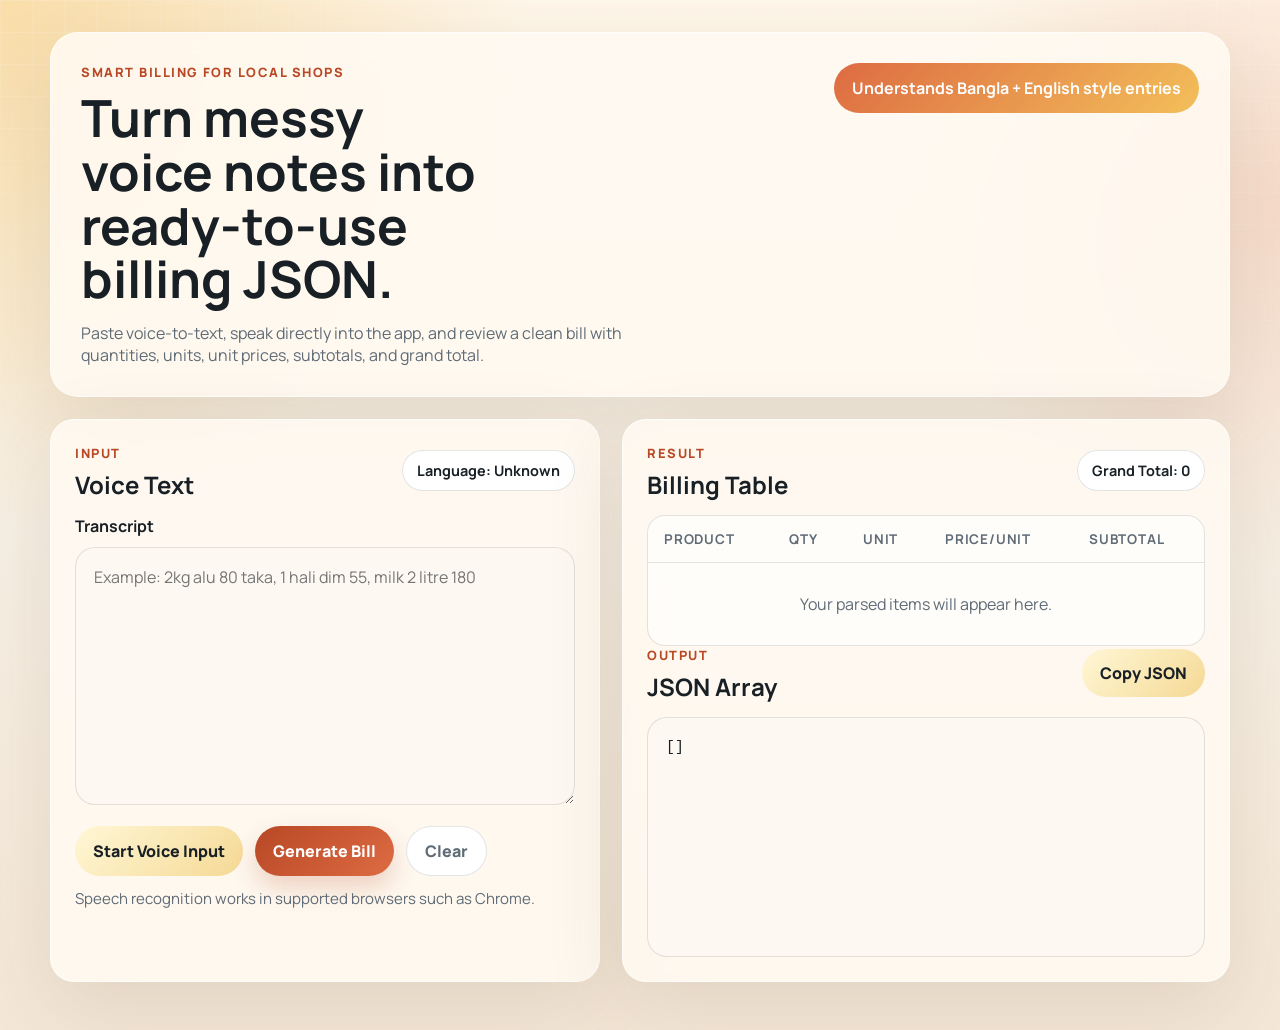
==== index.html @ 2603ca5d "Init" ====
<!DOCTYPE html>
<html lang="en">
  <head>
    <meta charset="UTF-8" />
    <meta name="viewport" content="width=device-width, initial-scale=1.0" />
    <title>Voice Bill Assistant</title>
    <link rel="preconnect" href="https://fonts.googleapis.com" />
    <link rel="preconnect" href="https://fonts.gstatic.com" crossorigin />
    <link
      href="https://fonts.googleapis.com/css2?family=Manrope:wght@400;500;600;700;800&family=Noto+Sans+Bengali:wght@400;500;700&display=swap"
      rel="stylesheet"
    />
    <link rel="stylesheet" href="./styles.css" />
  </head>
  <body>
    <main class="app-shell">
      <section class="hero-card">
        <div class="hero-copy">
          <p class="eyebrow">Smart Billing for Local Shops</p>
          <h1>Turn messy voice notes into ready-to-use billing JSON.</h1>
          <p class="hero-text">
            Paste voice-to-text, speak directly into the app, and review a clean
            bill with quantities, units, unit prices, subtotals, and grand
            total.
          </p>
        </div>
        <div class="hero-badge">
          <span>Understands Bangla + English style entries</span>
        </div>
      </section>

      <section class="workspace">
        <div class="panel input-panel">
          <div class="panel-head">
            <div>
              <p class="panel-kicker">Input</p>
              <h2>Voice Text</h2>
            </div>
            <div class="status-pill" id="languageBadge">Language: Unknown</div>
          </div>

          <label class="field-label" for="voiceInput">Transcript</label>
          <textarea
            id="voiceInput"
            rows="10"
            placeholder="Example: 2kg alu 80 taka, 1 hali dim 55, milk 2 litre 180"
          ></textarea>

          <div class="button-row">
            <button id="recordBtn" class="btn btn-secondary" type="button">
              Start Voice Input
            </button>
            <button id="parseBtn" class="btn btn-primary" type="button">
              Generate Bill
            </button>
            <button id="clearBtn" class="btn btn-ghost" type="button">
              Clear
            </button>
          </div>

          <p class="helper-text" id="voiceSupportText">
            Speech recognition works in supported browsers such as Chrome.
          </p>
        </div>

        <div class="panel result-panel">
          <div class="panel-head">
            <div>
              <p class="panel-kicker">Result</p>
              <h2>Billing Table</h2>
            </div>
            <div class="grand-total-chip" id="grandTotalDisplay">Grand Total: 0</div>
          </div>

          <div class="table-wrap">
            <table>
              <thead>
                <tr>
                  <th>Product</th>
                  <th>Qty</th>
                  <th>Unit</th>
                  <th>Price/Unit</th>
                  <th>Subtotal</th>
                </tr>
              </thead>
              <tbody id="billTableBody">
                <tr class="empty-row">
                  <td colspan="5">Your parsed items will appear here.</td>
                </tr>
              </tbody>
            </table>
          </div>

          <div class="json-head">
            <div>
              <p class="panel-kicker">Output</p>
              <h2>JSON Array</h2>
            </div>
            <button id="copyBtn" class="btn btn-secondary" type="button">
              Copy JSON
            </button>
          </div>
          <pre id="jsonOutput">[]</pre>
        </div>
      </section>
    </main>

    <script src="./script.js"></script>
  </body>
</html>
---- styles.css ----
:root {
  --bg: #f6efe4;
  --bg-accent: #fdf9f2;
  --card: rgba(255, 250, 242, 0.88);
  --ink: #182026;
  --muted: #5f6b76;
  --line: rgba(24, 32, 38, 0.12);
  --warm: #dd6b42;
  --warm-deep: #b84826;
  --gold: #f3bf5a;
  --green: #1f7a61;
  --shadow: 0 24px 80px rgba(91, 56, 22, 0.12);
}

* {
  box-sizing: border-box;
}

body {
  margin: 0;
  min-height: 100vh;
  font-family: "Manrope", "Noto Sans Bengali", sans-serif;
  color: var(--ink);
  background:
    radial-gradient(circle at top left, rgba(243, 191, 90, 0.45), transparent 32%),
    radial-gradient(circle at right 20%, rgba(221, 107, 66, 0.18), transparent 24%),
    linear-gradient(180deg, #fff7ea 0%, var(--bg) 52%, #f4e7d7 100%);
}

body::before {
  content: "";
  position: fixed;
  inset: 0;
  pointer-events: none;
  background-image:
    linear-gradient(rgba(255, 255, 255, 0.3) 1px, transparent 1px),
    linear-gradient(90deg, rgba(255, 255, 255, 0.26) 1px, transparent 1px);
  background-size: 32px 32px;
  mask-image: linear-gradient(180deg, rgba(0, 0, 0, 0.45), transparent 80%);
}

.app-shell {
  width: min(1180px, calc(100% - 32px));
  margin: 32px auto 48px;
}

.hero-card,
.panel {
  border: 1px solid rgba(255, 255, 255, 0.65);
  background: var(--card);
  backdrop-filter: blur(16px);
  box-shadow: var(--shadow);
}

.hero-card {
  display: grid;
  grid-template-columns: 1fr auto;
  gap: 24px;
  align-items: end;
  padding: 30px;
  border-radius: 28px;
}

.eyebrow,
.panel-kicker {
  margin: 0 0 10px;
  font-size: 0.8rem;
  text-transform: uppercase;
  letter-spacing: 0.12em;
  color: var(--warm-deep);
  font-weight: 800;
}

.hero-card h1,
.panel h2 {
  margin: 0;
  line-height: 1.05;
}

.hero-card h1 {
  max-width: 12ch;
  font-size: clamp(2.2rem, 4vw, 4.4rem);
}

.hero-text {
  max-width: 60ch;
  margin: 16px 0 0;
  color: var(--muted);
  font-size: 1rem;
}

.hero-badge {
  align-self: start;
  padding: 14px 18px;
  border-radius: 999px;
  background: linear-gradient(135deg, var(--warm), var(--gold));
  color: #fff;
  font-weight: 700;
}

.workspace {
  display: grid;
  grid-template-columns: 0.95fr 1.05fr;
  gap: 22px;
  margin-top: 22px;
}

.panel {
  border-radius: 24px;
  padding: 24px;
}

.panel-head,
.json-head {
  display: flex;
  justify-content: space-between;
  gap: 16px;
  align-items: center;
  margin-bottom: 18px;
}

.status-pill,
.grand-total-chip {
  padding: 10px 14px;
  border-radius: 999px;
  background: #fff;
  border: 1px solid var(--line);
  font-size: 0.9rem;
  font-weight: 700;
}

.field-label {
  display: inline-block;
  margin-bottom: 10px;
  font-weight: 700;
}

textarea,
pre {
  width: 100%;
  border: 1px solid var(--line);
  border-radius: 20px;
  background: var(--bg-accent);
}

textarea {
  resize: vertical;
  min-height: 240px;
  padding: 18px;
  font: inherit;
  color: var(--ink);
  outline: none;
}

textarea:focus {
  border-color: rgba(221, 107, 66, 0.5);
  box-shadow: 0 0 0 4px rgba(221, 107, 66, 0.12);
}

.button-row {
  display: flex;
  gap: 12px;
  flex-wrap: wrap;
  margin-top: 16px;
}

.btn {
  appearance: none;
  border: 0;
  border-radius: 999px;
  padding: 13px 18px;
  font: inherit;
  font-weight: 800;
  cursor: pointer;
  transition: transform 140ms ease, box-shadow 140ms ease, opacity 140ms ease;
}

.btn:hover {
  transform: translateY(-1px);
}

.btn:active {
  transform: translateY(0);
}

.btn-primary {
  color: #fff;
  background: linear-gradient(135deg, var(--warm-deep), var(--warm));
  box-shadow: 0 12px 24px rgba(184, 72, 38, 0.22);
}

.btn-secondary {
  color: var(--ink);
  background: linear-gradient(135deg, #fff7d6, #f5d995);
}

.btn-ghost {
  color: var(--muted);
  background: #fff;
  border: 1px solid var(--line);
}

.helper-text {
  margin: 12px 0 0;
  color: var(--muted);
  font-size: 0.94rem;
}

.table-wrap {
  overflow: auto;
  border-radius: 18px;
  border: 1px solid var(--line);
  background: rgba(255, 255, 255, 0.6);
}

table {
  width: 100%;
  border-collapse: collapse;
}

th,
td {
  padding: 14px 16px;
  text-align: left;
  border-bottom: 1px solid var(--line);
}

thead th {
  font-size: 0.84rem;
  letter-spacing: 0.06em;
  text-transform: uppercase;
  color: var(--muted);
}

tbody tr:last-child td {
  border-bottom: 0;
}

.empty-row td {
  color: var(--muted);
  text-align: center;
  padding: 30px 16px;
}

pre {
  margin: 0;
  padding: 18px;
  min-height: 240px;
  white-space: pre-wrap;
  word-break: break-word;
  font-family: "SFMono-Regular", Consolas, "Liberation Mono", monospace;
  font-size: 0.92rem;
  line-height: 1.6;
}

@media (max-width: 920px) {
  .hero-card,
  .workspace {
    grid-template-columns: 1fr;
  }

  .hero-card h1 {
    max-width: 100%;
  }
}

@media (max-width: 640px) {
  .app-shell {
    width: min(100% - 18px, 100%);
    margin-top: 18px;
  }

  .hero-card,
  .panel {
    padding: 18px;
    border-radius: 22px;
  }

  .panel-head,
  .json-head {
    flex-direction: column;
    align-items: flex-start;
  }

  th,
  td {
    padding: 12px;
  }
}
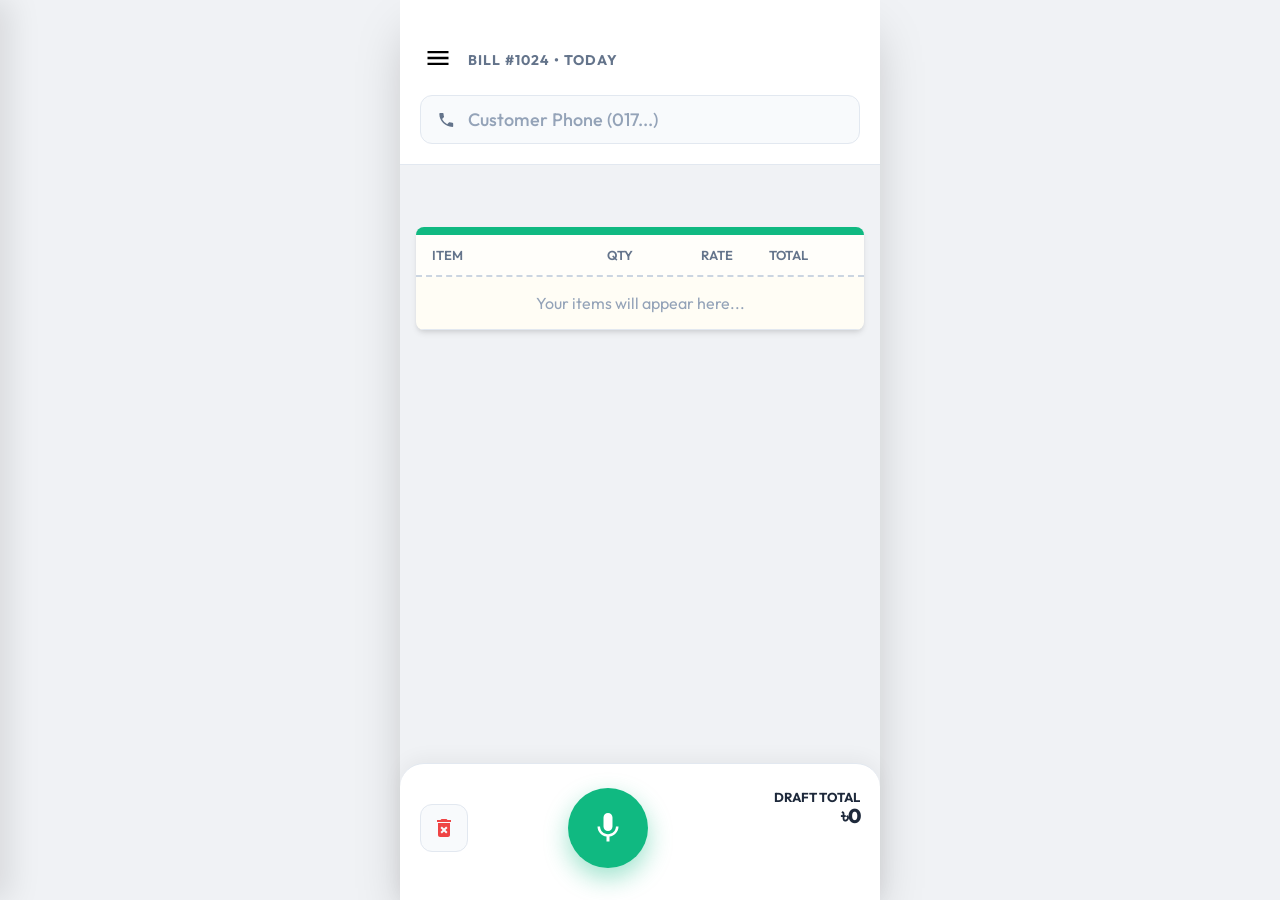
==== commit 5df56fdc: "update ui" ====
--- a/index.html
+++ b/index.html
@@ -1,110 +1,108 @@
 <!DOCTYPE html>
 <html lang="en">
-  <head>
-    <meta charset="UTF-8" />
-    <meta name="viewport" content="width=device-width, initial-scale=1.0" />
-    <title>Voice Bill Assistant</title>
-    <link rel="preconnect" href="https://fonts.googleapis.com" />
-    <link rel="preconnect" href="https://fonts.gstatic.com" crossorigin />
-    <link
-      href="https://fonts.googleapis.com/css2?family=Manrope:wght@400;500;600;700;800&family=Noto+Sans+Bengali:wght@400;500;700&display=swap"
-      rel="stylesheet"
-    />
-    <link rel="stylesheet" href="./styles.css" />
-  </head>
-  <body>
-    <main class="app-shell">
-      <section class="hero-card">
-        <div class="hero-copy">
-          <p class="eyebrow">Smart Billing for Local Shops</p>
-          <h1>Turn messy voice notes into ready-to-use billing JSON.</h1>
-          <p class="hero-text">
-            Paste voice-to-text, speak directly into the app, and review a clean
-            bill with quantities, units, unit prices, subtotals, and grand
-            total.
-          </p>
-        </div>
-        <div class="hero-badge">
-          <span>Understands Bangla + English style entries</span>
-        </div>
-      </section>
+<head>
+  <meta charset="UTF-8">
+  <meta name="viewport" content="width=device-width, initial-scale=1.0">
+  <title>Muktir Dokan - Digital Memo</title>
+  <link rel="preconnect" href="https://fonts.googleapis.com">
+  <link rel="preconnect" href="https://fonts.gstatic.com" crossorigin>
+  <link href="https://fonts.googleapis.com/css2?family=Outfit:wght@400;500;600;700;800&display=swap" rel="stylesheet">
+  <link rel="stylesheet" href="assets/css/style.css">
+</head>
+<body>
+  <!-- Navigation Sidebar -->
+  <div class="nav-overlay" id="navOverlay"></div>
+  <nav class="app-nav" id="appNav">
+    <div class="nav-header">
+      <h2>Muktir Dokan</h2>
+      <button id="closeMenuBtn" class="close-menu-btn">×</button>
+    </div>
+    <ul class="nav-links">
+      <li><a href="index.html" class="active">Current Bill (Mic)</a></li>
+      <li><a href="history.html">Past Bills</a></li>
+      <li><a href="settings.html">Settings & Guide</a></li>
+    </ul>
+  </nav>
 
-      <section class="workspace">
-        <div class="panel input-panel">
-          <div class="panel-head">
-            <div>
-              <p class="panel-kicker">Input</p>
-              <h2>Voice Text</h2>
-            </div>
-            <div class="status-pill" id="languageBadge">Language: Unknown</div>
-          </div>
+  <div class="app-container">
+    <header class="header">
+      <div style="display: flex; align-items: center; gap: 12px; margin-bottom: 4px;">
+        <button id="menuBtn" style="background: none; border: none; cursor: pointer; padding: 4px;">
+          <svg style="width: 28px; height: 28px; fill: var(--text-main);" xmlns="http://www.w3.org/2000/svg" viewBox="0 0 24 24"><path d="M3 18h18v-2H3v2zm0-5h18v-2H3v2zm0-7v2h18V6H3z"/></svg>
+        </button>
+        <div class="header-title" style="margin-bottom: 0;">Bill #1024 • Today</div>
+      </div>
+      <div class="customer-input-group">
+        <svg xmlns="http://www.w3.org/2000/svg" viewBox="0 0 24 24"><path d="M6.62 10.79c1.44 2.83 3.76 5.14 6.59 6.59l2.2-2.2c.27-.27.67-.36 1.02-.24 1.12.37 2.33.57 3.57.57.55 0 1 .45 1 1V20c0 .55-.45 1-1 1-9.39 0-17-7.61-17-17 0-.55.45-1 1-1h3.5c.55 0 1 .45 1 1 0 1.25.2 2.45.57 3.57.11.35.03.74-.25 1.02l-2.2 2.2z"/></svg>
+        <input type="tel" class="customer-input" placeholder="Customer Phone (017...)" autocomplete="off">
+      </div>
+    </header>
 
-          <label class="field-label" for="voiceInput">Transcript</label>
-          <textarea
-            id="voiceInput"
-            rows="10"
-            placeholder="Example: 2kg alu 80 taka, 1 hali dim 55, milk 2 litre 180"
-          ></textarea>
+    <div class="live-transcript" id="liveTranscript"></div>
 
-          <div class="button-row">
-            <button id="recordBtn" class="btn btn-secondary" type="button">
-              Start Voice Input
-            </button>
-            <button id="parseBtn" class="btn btn-primary" type="button">
-              Generate Bill
-            </button>
-            <button id="clearBtn" class="btn btn-ghost" type="button">
-              Clear
-            </button>
-          </div>
-
-          <p class="helper-text" id="voiceSupportText">
-            Speech recognition works in supported browsers such as Chrome.
-          </p>
+    <main class="memo-area">
+      <div class="cash-memo-sheet">
+        <div class="memo-header">
+          <div>ITEM</div>
+          <div class="col-center">QTY</div>
+          <div class="col-right">RATE</div>
+          <div class="col-right">TOTAL</div>
+          <div></div> <!-- space for delete btn -->
         </div>
 
-        <div class="panel result-panel">
-          <div class="panel-head">
-            <div>
-              <p class="panel-kicker">Result</p>
-              <h2>Billing Table</h2>
-            </div>
-            <div class="grand-total-chip" id="grandTotalDisplay">Grand Total: 0</div>
+        <div id="memoList">
+          <!-- Placeholder row just to show structure -->
+          <div class="memo-row" id="placeholderRow" style="color: #94a3b8; font-weight: 400; text-align: center; display: block;">
+            Your items will appear here...
           </div>
-
-          <div class="table-wrap">
-            <table>
-              <thead>
-                <tr>
-                  <th>Product</th>
-                  <th>Qty</th>
-                  <th>Unit</th>
-                  <th>Price/Unit</th>
-                  <th>Subtotal</th>
-                </tr>
-              </thead>
-              <tbody id="billTableBody">
-                <tr class="empty-row">
-                  <td colspan="5">Your parsed items will appear here.</td>
-                </tr>
-              </tbody>
-            </table>
-          </div>
-
-          <div class="json-head">
-            <div>
-              <p class="panel-kicker">Output</p>
-              <h2>JSON Array</h2>
-            </div>
-            <button id="copyBtn" class="btn btn-secondary" type="button">
-              Copy JSON
-            </button>
-          </div>
-          <pre id="jsonOutput">[]</pre>
         </div>
-      </section>
+      </div>
     </main>
 
-    <script src="./script.js"></script>
-  </body>
+    <footer class="action-footer" id="draftFooter">
+      <div class="secondary-actions">
+        <!-- Clear Draft -->
+        <button class="icon-btn" title="Discard Bill" id="clearBtn" style="color: #ef4444;">
+          <svg style="width:24px; height:24px" xmlns="http://www.w3.org/2000/svg" viewBox="0 0 24 24"><path d="M6 19c0 1.1.9 2 2 2h8c1.1 0 2-.9 2-2V7H6v12zm2.46-7.12l1.41-1.41L12 12.59l2.12-2.12 1.41 1.41L13.41 14l2.12 2.12-1.41 1.41L12 15.41l-2.12 2.12-1.41-1.41L10.59 14l-2.12-2.12zM15.5 4l-1-1h-5l-1 1H5v2h14V4z"/></svg>
+        </button>
+      </div>
+
+      <div class="mic-container">
+        <button class="mic-target" id="recordBtn">
+          <svg xmlns="http://www.w3.org/2000/svg" viewBox="0 0 24 24"><path d="M12 14c1.66 0 2.99-1.34 2.99-3L15 5c0-1.66-1.34-3-3-3S9 3.34 9 5v6c0 1.66 1.34 3 3 3zm5.3-3c0 3-2.54 5.1-5.3 5.1S6.7 14 6.7 11H5c0 3.41 2.72 6.23 6 6.72V21h2v-3.28c3.28-.48 6-3.3 6-6.72h-1.7z"/></svg>
+        </button>
+      </div>
+
+      <div class="grand-total-display">
+        <div style="font-size: 13px; color: var(--text-muted); font-weight: 700; text-transform: uppercase;">Draft Total</div>
+        <div class="grand-total-amount" id="draftTotalAmount" style="font-size: 20px;">৳0</div>
+        <button id="finishBillBtn" style="background: var(--text-main); color: white; border: none; padding: 10px 16px; border-radius: 8px; font-weight: 700; cursor: pointer; font-family: inherit; margin-top: 4px;">
+           Save &amp; Finish
+        </button>
+      </div>
+    </footer>
+
+    <!-- Shown only when Bill is Finished -->
+    <footer class="action-footer" id="lockedFooter" style="display: none; justify-content: space-between;">
+      <div class="secondary-actions" style="flex-direction: row;">
+        <!-- New Bill -->
+        <button class="icon-btn" title="New Bill" id="newBillBtn">
+          <svg xmlns="http://www.w3.org/2000/svg" viewBox="0 0 24 24"><path d="M19 6.41L17.59 5 12 10.59 6.41 5 5 6.41 10.59 12 5 17.59 6.41 19 12 13.41 17.59 19 19 17.59 13.41 12z"/></svg>
+        </button>
+        <!-- Print -->
+        <button class="icon-btn" title="Print/Share" id="printBtn">
+          <svg xmlns="http://www.w3.org/2000/svg" viewBox="0 0 24 24"><path d="M19 8H5c-1.66 0-3 1.34-3 3v6h4v4h12v-4h4v-6c0-1.66-1.34-3-3-3zm-3 11H8v-5h8v5zm3-7c-.55 0-1-.45-1-1s.45-1 1-1 1 .45 1 1-.45 1-1 1zm-1-9H6v4h12V3z"/></svg>
+        </button>
+      </div>
+
+      <div class="grand-total-display" style="text-align: right;">
+        <span class="grand-total-label" style="font-size: 16px;">Final Bill</span>
+        <span class="grand-total-amount" id="finalTotalAmount" style="font-size: 42px; color: var(--primary);">৳0</span>
+      </div>
+    </footer>
+  </div>
+
+  <script src="assets/js/nav.js"></script>
+  <script src="assets/js/app.js"></script>
+</body>
 </html>
--- a/assets/css/style.css
+++ b/assets/css/style.css
@@ -0,0 +1,401 @@
+* {
+  box-sizing: border-box;
+  margin: 0;
+  padding: 0;
+}
+
+body {
+  font-family: "Outfit", sans-serif;
+  background-color: #f0f2f5;
+  color: #1e293b;
+  display: flex;
+  justify-content: center;
+  min-height: 100vh;
+  -webkit-font-smoothing: antialiased;
+}
+
+.app-container {
+  width: 100%;
+  max-width: 480px;
+  background: #f0f2f5;
+  display: flex;
+  flex-direction: column;
+  height: 100vh;
+  box-shadow: 0 25px 50px -12px rgba(0, 0, 0, 0.25);
+  position: relative;
+}
+
+.header {
+  padding: 20px;
+  padding-top: 40px;
+  background: #ffffff;
+  border-bottom: 1px solid #e2e8f0;
+  display: flex;
+  flex-direction: column;
+  gap: 12px;
+  z-index: 10;
+}
+.header .header-title {
+  font-size: 14px;
+  font-weight: 700;
+  color: #64748b;
+  letter-spacing: 1px;
+  text-transform: uppercase;
+}
+.header .customer-input-group {
+  display: flex;
+  align-items: center;
+  background: #f8fafc;
+  border: 1px solid #e2e8f0;
+  border-radius: 12px;
+  padding: 12px 16px;
+  gap: 12px;
+}
+.header .customer-input-group svg {
+  width: 20px;
+  height: 20px;
+  fill: #64748b;
+}
+.header .customer-input-group .customer-input {
+  border: none;
+  background: transparent;
+  font-size: 18px;
+  font-weight: 500;
+  font-family: "Outfit", sans-serif;
+  width: 100%;
+  color: #1e293b;
+  outline: none;
+}
+.header .customer-input-group .customer-input::placeholder {
+  color: #94a3b8;
+}
+
+.live-transcript {
+  padding: 12px 20px;
+  background: #e0e7ff;
+  color: #3730a3;
+  font-size: 15px;
+  font-weight: 500;
+  text-align: center;
+  min-height: 46px;
+  border-bottom: 2px solid #3730a3;
+  transition: opacity 0.3s ease;
+}
+.live-transcript:empty {
+  opacity: 0;
+}
+
+.memo-area {
+  flex: 1;
+  padding: 16px;
+  overflow-y: auto;
+  padding-bottom: 160px;
+}
+
+.cash-memo-sheet {
+  background: #fffdf5;
+  border-radius: 8px;
+  box-shadow: 0 4px 6px -1px rgba(0, 0, 0, 0.1), 0 2px 4px -1px rgba(0, 0, 0, 0.06);
+  padding: 0;
+  position: relative;
+  border-top: 8px solid #10b981;
+  overflow: hidden;
+}
+.cash-memo-sheet .memo-header {
+  display: grid;
+  grid-template-columns: 2fr 1fr 1fr 1fr 40px;
+  padding: 12px 16px;
+  border-bottom: 2px dashed #cbd5e1;
+  color: #64748b;
+  font-size: 13px;
+  font-weight: 600;
+  background: rgba(255, 255, 255, 0.5);
+}
+.cash-memo-sheet .memo-row {
+  display: grid;
+  grid-template-columns: 2fr 1fr 1fr 1fr 40px;
+  padding: 16px;
+  border-bottom: 1px solid #e2e8f0;
+  align-items: center;
+  font-size: 16px;
+  font-weight: 600;
+  animation: slideIn 0.3s ease-out forwards;
+}
+.cash-memo-sheet .memo-row .delete-btn {
+  background: transparent;
+  border: none;
+  color: #ef4444;
+  font-size: 20px;
+  font-weight: bold;
+  cursor: pointer;
+  display: flex;
+  justify-content: center;
+  align-items: center;
+  width: 32px;
+  height: 32px;
+  border-radius: 50%;
+  transition: background 0.2s;
+}
+.cash-memo-sheet .memo-row .delete-btn:hover {
+  background: #fee2e2;
+}
+
+.col-right {
+  text-align: right;
+}
+
+.col-center {
+  text-align: center;
+}
+
+.row-total {
+  font-weight: 800;
+  color: #10b981;
+}
+
+.action-footer {
+  position: absolute;
+  bottom: 0;
+  left: 0;
+  right: 0;
+  background: #ffffff;
+  border-top: 1px solid #e2e8f0;
+  box-shadow: 0 -4px 20px rgba(0, 0, 0, 0.05);
+  border-radius: 24px 24px 0 0;
+  padding: 24px 20px 32px;
+  display: flex;
+  align-items: center;
+  justify-content: space-between;
+  gap: 16px;
+  z-index: 20;
+}
+.action-footer .secondary-actions {
+  display: flex;
+  gap: 12px;
+  flex-direction: column;
+}
+.action-footer .secondary-actions .icon-btn {
+  width: 48px;
+  height: 48px;
+  border-radius: 12px;
+  border: 1px solid #e2e8f0;
+  background: #f8fafc;
+  display: flex;
+  justify-content: center;
+  align-items: center;
+  cursor: pointer;
+  color: #64748b;
+  transition: all 0.2s;
+}
+.action-footer .secondary-actions .icon-btn:hover, .action-footer .secondary-actions .icon-btn:active {
+  background: #e2e8f0;
+  color: #1e293b;
+}
+.action-footer .secondary-actions .icon-btn svg {
+  width: 24px;
+  height: 24px;
+  fill: currentColor;
+}
+.action-footer .mic-container {
+  position: relative;
+}
+.action-footer .mic-container .mic-target {
+  width: 80px;
+  height: 80px;
+  border-radius: 50%;
+  background: #10b981;
+  border: none;
+  display: flex;
+  justify-content: center;
+  align-items: center;
+  cursor: pointer;
+  box-shadow: 0 10px 25px rgba(16, 185, 129, 0.4);
+  position: relative;
+  z-index: 2;
+  transition: transform 0.1s ease;
+}
+.action-footer .mic-container .mic-target:active {
+  transform: scale(0.95);
+}
+.action-footer .mic-container .mic-target svg {
+  width: 36px;
+  height: 36px;
+  fill: white;
+}
+.action-footer .mic-container .mic-target.listening {
+  animation: micPulse 1.5s infinite;
+}
+.action-footer .grand-total-display {
+  text-align: right;
+  display: flex;
+  flex-direction: column;
+}
+.action-footer .grand-total-display .grand-total-label {
+  font-size: 14px;
+  font-weight: 700;
+  color: #64748b;
+  text-transform: uppercase;
+  letter-spacing: 0.5px;
+}
+.action-footer .grand-total-display .grand-total-amount {
+  font-size: 36px;
+  font-weight: 800;
+  color: #1e293b;
+  line-height: 1.1;
+  letter-spacing: -1px;
+}
+
+@keyframes micPulse {
+  0% {
+    box-shadow: 0 0 0 0 rgba(16, 185, 129, 0.7);
+  }
+  70% {
+    box-shadow: 0 0 0 25px rgba(16, 185, 129, 0);
+  }
+  100% {
+    box-shadow: 0 0 0 0 rgba(16, 185, 129, 0);
+  }
+}
+@keyframes slideIn {
+  from {
+    opacity: 0;
+    transform: translateY(-10px);
+  }
+  to {
+    opacity: 1;
+    transform: translateY(0);
+  }
+}
+/* Navigation Sidebar */
+.app-nav {
+  position: absolute;
+  top: 0;
+  left: 0;
+  width: 280px;
+  height: 100vh;
+  background: white;
+  z-index: 100;
+  box-shadow: 10px 0 30px rgba(0, 0, 0, 0.1);
+  transform: translateX(-100%);
+  transition: transform 0.3s cubic-bezier(0.4, 0, 0.2, 1);
+  display: flex;
+  flex-direction: column;
+}
+
+.app-nav.open {
+  transform: translateX(0);
+}
+
+.nav-header {
+  padding: 30px 20px 20px;
+  border-bottom: 1px solid var(--border-color);
+  display: flex;
+  justify-content: space-between;
+  align-items: center;
+}
+
+.nav-header h2 {
+  font-size: 20px;
+  color: var(--primary);
+}
+
+.close-menu-btn {
+  background: none;
+  border: none;
+  font-size: 24px;
+  cursor: pointer;
+  color: var(--text-muted);
+}
+
+.nav-links {
+  list-style: none;
+  padding: 20px;
+  display: flex;
+  flex-direction: column;
+  gap: 10px;
+}
+
+.nav-links a {
+  text-decoration: none;
+  color: var(--text-main);
+  font-size: 18px;
+  font-weight: 500;
+  padding: 12px 16px;
+  border-radius: 8px;
+  display: block;
+  transition: background 0.2s;
+}
+
+.nav-links a:hover, .nav-links a.active {
+  background: var(--bg-color);
+  color: var(--primary);
+}
+
+.nav-overlay {
+  position: absolute;
+  top: 0;
+  left: 0;
+  width: 100%;
+  height: 100vh;
+  background: rgba(0, 0, 0, 0.4);
+  z-index: 90;
+  opacity: 0;
+  pointer-events: none;
+  transition: opacity 0.3s ease;
+}
+
+.nav-overlay.open {
+  opacity: 1;
+  pointer-events: auto;
+}
+
+/* Page Layouts for secondary pages */
+.page-content {
+  padding: 20px;
+  flex: 1;
+  overflow-y: auto;
+}
+
+.settings-card {
+  background: white;
+  padding: 20px;
+  border-radius: 12px;
+  margin-bottom: 20px;
+  border: 1px solid var(--border-color);
+}
+
+.settings-card h3 {
+  margin-bottom: 12px;
+  color: var(--text-main);
+}
+
+.form-group {
+  margin-bottom: 16px;
+}
+
+.form-group label {
+  display: block;
+  margin-bottom: 8px;
+  color: var(--text-muted);
+  font-size: 14px;
+  font-weight: 500;
+}
+
+.form-select {
+  width: 100%;
+  padding: 12px;
+  border-radius: 8px;
+  border: 1px solid var(--border-color);
+  font-family: inherit;
+  font-size: 16px;
+}
+
+.guide-list {
+  padding-left: 20px;
+  color: var(--text-muted);
+  line-height: 1.6;
+}
+
+.guide-list li {
+  margin-bottom: 8px;
+}
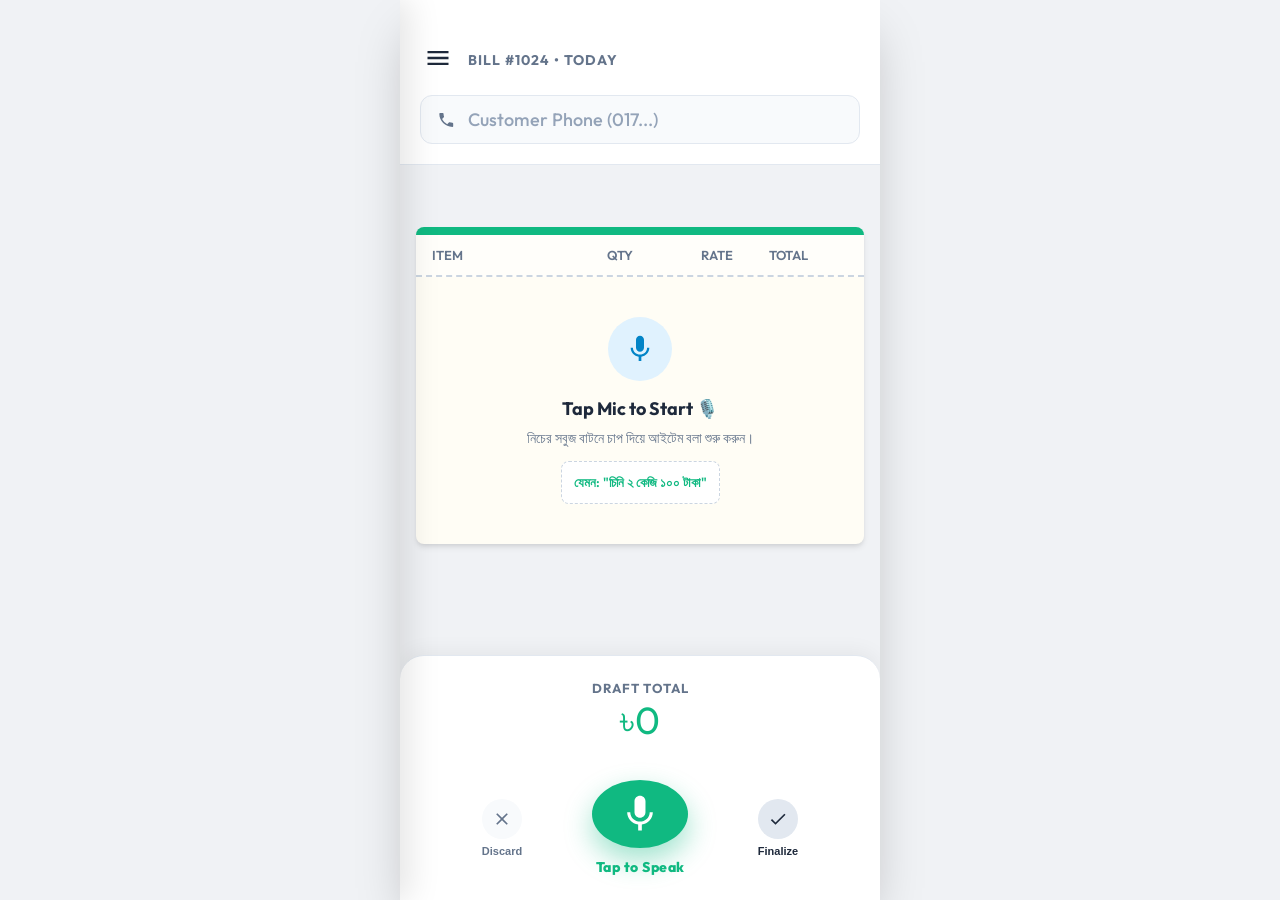
==== commit 6d9f6b31: "Improve ui" ====
--- a/index.html
+++ b/index.html
@@ -10,21 +10,24 @@
   <link rel="stylesheet" href="assets/css/style.css">
 </head>
 <body>
-  <!-- Navigation Sidebar -->
-  <div class="nav-overlay" id="navOverlay"></div>
-  <nav class="app-nav" id="appNav">
-    <div class="nav-header">
-      <h2>Muktir Dokan</h2>
-      <button id="closeMenuBtn" class="close-menu-btn">×</button>
-    </div>
-    <ul class="nav-links">
-      <li><a href="index.html" class="active">Current Bill (Mic)</a></li>
-      <li><a href="history.html">Past Bills</a></li>
-      <li><a href="settings.html">Settings & Guide</a></li>
-    </ul>
-  </nav>
 
+  <!-- Main Application Wrapper -->
   <div class="app-container">
+
+    <!-- Navigation Sidebar -->
+    <div class="nav-overlay" id="navOverlay"></div>
+    <nav class="app-nav" id="appNav">
+      <div class="nav-header">
+        <h2>Muktir Dokan</h2>
+        <button id="closeMenuBtn" class="close-menu-btn">×</button>
+      </div>
+      <ul class="nav-links">
+        <li><a href="index.html" class="active">Current Bill (Mic)</a></li>
+        <li><a href="history.html">Past Bills</a></li>
+        <li><a href="settings.html">Settings & Guide</a></li>
+      </ul>
+    </nav>
+
     <header class="header">
       <div style="display: flex; align-items: center; gap: 12px; margin-bottom: 4px;">
         <button id="menuBtn" style="background: none; border: none; cursor: pointer; padding: 4px;">
@@ -51,53 +54,98 @@
         </div>
 
         <div id="memoList">
-          <!-- Placeholder row just to show structure -->
-          <div class="memo-row" id="placeholderRow" style="color: #94a3b8; font-weight: 400; text-align: center; display: block;">
-            Your items will appear here...
+          <!-- Placeholder Empty State for Non-Tech Users -->
+          <div id="placeholderRow" style="display: flex; flex-direction: column; align-items: center; justify-content: center; padding: 40px 20px; text-align: center; color: var(--text-muted);">
+            <div style="width: 64px; height: 64px; background: #e0f2fe; border-radius: 50%; display: flex; align-items: center; justify-content: center; margin-bottom: 16px; color: #0284c7;">
+              <svg style="width: 32px; height: 32px; fill: currentColor;" xmlns="http://www.w3.org/2000/svg" viewBox="0 0 24 24"><path d="M12 14c1.66 0 2.99-1.34 2.99-3L15 5c0-1.66-1.34-3-3-3S9 3.34 9 5v6c0 1.66 1.34 3 3 3zm5.3-3c0 3-2.54 5.1-5.3 5.1S6.7 14 6.7 11H5c0 3.41 2.72 6.23 6 6.72V21h2v-3.28c3.28-.48 6-3.3 6-6.72h-1.7z"/></svg>
+            </div>
+            <h3 style="color: var(--text-main); font-size: 18px; margin-bottom: 8px;">Tap Mic to Start 🎙️</h3>
+            <p style="font-size: 14px; line-height: 1.5; margin-bottom: 12px;">নিচের সবুজ বাটনে চাপ দিয়ে আইটেম বলা শুরু করুন।</p>
+            <div style="background: white; border: 1px dashed #cbd5e1; padding: 12px; border-radius: 8px; font-size: 13px; font-weight: 600; color: var(--primary);">
+               যেমন: "চিনি ২ কেজি ১০০ টাকা"
+            </div>
           </div>
         </div>
       </div>
     </main>
 
-    <footer class="action-footer" id="draftFooter">
-      <div class="secondary-actions">
-        <!-- Clear Draft -->
-        <button class="icon-btn" title="Discard Bill" id="clearBtn" style="color: #ef4444;">
-          <svg style="width:24px; height:24px" xmlns="http://www.w3.org/2000/svg" viewBox="0 0 24 24"><path d="M6 19c0 1.1.9 2 2 2h8c1.1 0 2-.9 2-2V7H6v12zm2.46-7.12l1.41-1.41L12 12.59l2.12-2.12 1.41 1.41L13.41 14l2.12 2.12-1.41 1.41L12 15.41l-2.12 2.12-1.41-1.41L10.59 14l-2.12-2.12zM15.5 4l-1-1h-5l-1 1H5v2h14V4z"/></svg>
-        </button>
+    <!-- Action Footer (Draft Mode) -->
+    <footer class="action-footer" id="draftFooter" style="flex-direction: column; padding: 24px 20px; border-radius: 24px 24px 0 0; align-items: center;">
+      <!-- Top Row: Draft Total -->
+      <div style="width: 100%; text-align: center; margin-bottom: 20px;">
+          <div style="font-size: 13px; color: var(--text-muted); font-weight: 700; text-transform: uppercase; letter-spacing: 1px;">Draft Total</div>
+          <div class="grand-total-amount" id="draftTotalAmount" style="font-size: 38px; color: var(--primary);">৳0</div>
       </div>
 
-      <div class="mic-container">
-        <button class="mic-target" id="recordBtn">
-          <svg xmlns="http://www.w3.org/2000/svg" viewBox="0 0 24 24"><path d="M12 14c1.66 0 2.99-1.34 2.99-3L15 5c0-1.66-1.34-3-3-3S9 3.34 9 5v6c0 1.66 1.34 3 3 3zm5.3-3c0 3-2.54 5.1-5.3 5.1S6.7 14 6.7 11H5c0 3.41 2.72 6.23 6 6.72V21h2v-3.28c3.28-.48 6-3.3 6-6.72h-1.7z"/></svg>
+      <!-- Action Row: Discard | Mic | Finalize -->
+      <div style="display: flex; justify-content: space-between; align-items: center; width: 100%; max-width: 340px; margin: 0 auto;">
+        
+        <!-- De-emphasized Discard Button -->
+        <button class="icon-btn" title="Discard Draft" id="clearBtn" style="display: flex; flex-direction: column; gap: 4px; width: 64px; height: 64px; border: none; background: transparent; color: var(--text-muted); font-size: 11px; font-weight: 600; align-items: center; justify-content: center; cursor: pointer; transition: transform 0.1s, color 0.2s;">
+          <div style="width: 40px; height: 40px; border-radius: 50%; background: #f8fafc; display: flex; align-items: center; justify-content: center; margin-bottom: 2px;">
+             <svg style="width: 20px; height: 20px; fill: var(--text-muted);" xmlns="http://www.w3.org/2000/svg" viewBox="0 0 24 24"><path d="M19 6.41L17.59 5 12 10.59 6.41 5 5 6.41 10.59 12 5 17.59 6.41 19 12 13.41 17.59 19 19 17.59 13.41 12z"/></svg>
+          </div>
+          Discard
         </button>
-      </div>
 
-      <div class="grand-total-display">
-        <div style="font-size: 13px; color: var(--text-muted); font-weight: 700; text-transform: uppercase;">Draft Total</div>
-        <div class="grand-total-amount" id="draftTotalAmount" style="font-size: 20px;">৳0</div>
-        <button id="finishBillBtn" style="background: var(--text-main); color: white; border: none; padding: 10px 16px; border-radius: 8px; font-weight: 700; cursor: pointer; font-family: inherit; margin-top: 4px;">
-           Save &amp; Finish
+        <!-- Primary Action: Massive Perfect Circle Mic -->
+        <div class="mic-container" style="position: relative; display: flex; flex-direction: column; align-items: center; gap: 10px;">
+          <button class="mic-target" id="recordBtn" style="flex-shrink: 0; width: 96px; height: 96px; min-width: 96px; border-radius: 50%; background: var(--primary); border: none; display: flex; justify-content: center; align-items: center; cursor: pointer; box-shadow: 0 12px 28px var(--primary-glow, rgba(16,185,129,0.4)); color: white; transition: transform 0.15s ease; margin: 0;">
+            <svg style="width: 44px; height: 44px; fill: currentColor; margin: 0;" xmlns="http://www.w3.org/2000/svg" viewBox="0 0 24 24"><path d="M12 14c1.66 0 2.99-1.34 2.99-3L15 5c0-1.66-1.34-3-3-3S9 3.34 9 5v6c0 1.66 1.34 3 3 3zm5.3-3c0 3-2.54 5.1-5.3 5.1S6.7 14 6.7 11H5c0 3.41 2.72 6.23 6 6.72V21h2v-3.28c3.28-.48 6-3.3 6-6.72h-1.7z"/></svg>
+          </button>
+          <span style="font-size: 14px; font-weight: 800; color: var(--primary); letter-spacing: 0.5px;">Tap to Speak</span>
+        </div>
+        
+        <!-- De-emphasized Finalize Button -->
+        <button id="finishBillBtn" style="display: flex; flex-direction: column; gap: 4px; width: 64px; height: 64px; border: none; background: transparent; color: var(--text-main); font-size: 11px; font-weight: 700; align-items: center; justify-content: center; cursor: pointer; transition: transform 0.1s;">
+          <div style="width: 40px; height: 40px; border-radius: 50%; background: #e2e8f0; display: flex; align-items: center; justify-content: center; margin-bottom: 2px;">
+             <svg style="width: 20px; height: 20px; fill: var(--text-main);" xmlns="http://www.w3.org/2000/svg" viewBox="0 0 24 24"><path d="M9 16.17L4.83 12l-1.42 1.41L9 19 21 7l-1.41-1.41z"/></svg>
+          </div>
+          Finalize
         </button>
       </div>
     </footer>
 
     <!-- Shown only when Bill is Finished -->
-    <footer class="action-footer" id="lockedFooter" style="display: none; justify-content: space-between;">
-      <div class="secondary-actions" style="flex-direction: row;">
-        <!-- New Bill -->
-        <button class="icon-btn" title="New Bill" id="newBillBtn">
-          <svg xmlns="http://www.w3.org/2000/svg" viewBox="0 0 24 24"><path d="M19 6.41L17.59 5 12 10.59 6.41 5 5 6.41 10.59 12 5 17.59 6.41 19 12 13.41 17.59 19 19 17.59 13.41 12z"/></svg>
-        </button>
-        <!-- Print -->
-        <button class="icon-btn" title="Print/Share" id="printBtn">
-          <svg xmlns="http://www.w3.org/2000/svg" viewBox="0 0 24 24"><path d="M19 8H5c-1.66 0-3 1.34-3 3v6h4v4h12v-4h4v-6c0-1.66-1.34-3-3-3zm-3 11H8v-5h8v5zm3-7c-.55 0-1-.45-1-1s.45-1 1-1 1 .45 1 1-.45 1-1 1zm-1-9H6v4h12V3z"/></svg>
-        </button>
+    <footer class="action-footer" id="lockedFooter" style="display: none; flex-direction: column; gap: 16px; padding: 20px;">
+      
+      <!-- Khata Ledger (Discount & Due) -->
+      <div style="display: flex; flex-direction: column; gap: 8px; background: #f8fafc; padding: 12px 16px; border-radius: 16px; border: 1px solid #e2e8f0; width: 100%;">
+         <div style="display: flex; justify-content: space-between; align-items: center;">
+            <span style="font-size: 14px; font-weight: 600; color: var(--text-main);">Discount (৳)</span>
+            <input type="number" id="discountInput" placeholder="0" style="width: 80px; text-align: right; padding: 6px 8px; border-radius: 6px; border: 1px solid #cbd5e1; font-family: inherit; font-size: 14px;">
+         </div>
+         <div style="display: flex; justify-content: space-between; align-items: center;">
+            <span style="font-size: 14px; font-weight: 600; color: var(--text-main);">Customer Paid (৳)</span>
+            <input type="number" id="paidInput" placeholder="0" style="width: 80px; text-align: right; padding: 6px 8px; border-radius: 6px; border: 1px solid #cbd5e1; font-family: inherit; font-size: 14px;">
+         </div>
+         <div style="display: flex; justify-content: space-between; align-items: center; margin-top: 4px; padding-top: 8px; border-top: 1px dashed #cbd5e1;">
+            <span style="font-size: 15px; font-weight: 700; color: #ef4444;">Due Amount</span>
+            <span id="dueAmount" style="font-size: 18px; font-weight: 800; color: #ef4444;">৳0</span>
+         </div>
       </div>
 
-      <div class="grand-total-display" style="text-align: right;">
-        <span class="grand-total-label" style="font-size: 16px;">Final Bill</span>
-        <span class="grand-total-amount" id="finalTotalAmount" style="font-size: 42px; color: var(--primary);">৳0</span>
+      <div style="display: flex; justify-content: space-between; align-items: flex-end; width: 100%;">
+        <div class="secondary-actions" style="flex-direction: row; gap: 8px;">
+          <!-- New Bill -->
+          <button class="icon-btn" title="New Bill" id="newBillBtn" style="border-radius: 12px;">
+            <svg style="width: 20px; height: 20px;" xmlns="http://www.w3.org/2000/svg" viewBox="0 0 24 24"><path d="M19 6.41L17.59 5 12 10.59 6.41 5 5 6.41 10.59 12 5 17.59 6.41 19 12 13.41 17.59 19 19 17.59 13.41 12z"/></svg>
+          </button>
+          <!-- Copy Text -->
+          <button class="icon-btn" title="Copy Text" id="copyTextBtn" style="border-radius: 12px;">
+            <svg style="width: 20px; height: 20px;" xmlns="http://www.w3.org/2000/svg" viewBox="0 0 24 24"><path d="M16 1H4c-1.1 0-2 .9-2 2v14h2V3h12V1zm3 4H8c-1.1 0-2 .9-2 2v14c0 1.1.9 2 2 2h11c1.1 0 2-.9 2-2V7c0-1.1-.9-2-2-2zm0 16H8V7h11v14z"/></svg>
+          </button>
+          <!-- Print -->
+          <button class="icon-btn" title="Print/Share" id="printBtn" style="border-radius: 12px; color: var(--primary); background: #ecfdf5; border-color: #a7f3d0;">
+            <svg style="width: 20px; height: 20px;" xmlns="http://www.w3.org/2000/svg" viewBox="0 0 24 24"><path d="M19 8H5c-1.66 0-3 1.34-3 3v6h4v4h12v-4h4v-6c0-1.66-1.34-3-3-3zm-3 11H8v-5h8v5zm3-7c-.55 0-1-.45-1-1s.45-1 1-1 1 .45 1 1-.45 1-1 1zm-1-9H6v4h12V3z"/></svg>
+          </button>
+        </div>
+
+        <div class="grand-total-display" style="text-align: right;">
+          <span class="grand-total-label" style="font-size: 14px;">Payable (Final)</span>
+          <br>
+          <span class="grand-total-amount" id="finalTotalAmount" style="font-size: 34px; color: var(--primary);">৳0</span>
+        </div>
       </div>
     </footer>
   </div>
--- a/assets/css/style.css
+++ b/assets/css/style.css
@@ -1,3 +1,12 @@
+:root {
+  --primary: #10b981;
+  --text-main: #1e293b;
+  --text-muted: #64748b;
+  --bg-color: #f0f2f5;
+  --border-color: #e2e8f0;
+  --danger: #ef4444;
+}
+
 * {
   box-sizing: border-box;
   margin: 0;
@@ -23,6 +32,7 @@
   height: 100vh;
   box-shadow: 0 25px 50px -12px rgba(0, 0, 0, 0.25);
   position: relative;
+  overflow-x: hidden;
 }
 
 .header {
@@ -196,34 +206,34 @@
   height: 24px;
   fill: currentColor;
 }
-.action-footer .mic-container {
-  position: relative;
-}
-.action-footer .mic-container .mic-target {
-  width: 80px;
-  height: 80px;
-  border-radius: 50%;
+.action-footer .mic-target {
+  flex: 1;
   background: #10b981;
   border: none;
-  display: flex;
+  border-radius: 12px;
+  display: flex;
+  flex-direction: column;
   justify-content: center;
   align-items: center;
+  gap: 4px;
   cursor: pointer;
-  box-shadow: 0 10px 25px rgba(16, 185, 129, 0.4);
-  position: relative;
-  z-index: 2;
+  box-shadow: 0 4px 12px rgba(16, 185, 129, 0.4);
+  color: white;
+  padding: 12px;
   transition: transform 0.1s ease;
 }
-.action-footer .mic-container .mic-target:active {
+.action-footer .mic-target:active {
   transform: scale(0.95);
 }
-.action-footer .mic-container .mic-target svg {
-  width: 36px;
-  height: 36px;
+.action-footer .mic-target svg {
+  width: 28px;
+  height: 28px;
   fill: white;
-}
-.action-footer .mic-container .mic-target.listening {
+  margin: 0;
+}
+.action-footer .mic-target.listening {
   animation: micPulse 1.5s infinite;
+  background: #059669;
 }
 .action-footer .grand-total-display {
   text-align: right;
@@ -399,3 +409,113 @@
 .guide-list li {
   margin-bottom: 8px;
 }
+
+/* Interim processing animation */
+.interim-row {
+  opacity: 0.6;
+  background: #f8fafc;
+  border-left: 3px solid var(--primary);
+  pointer-events: none;
+}
+
+.spinner {
+  display: inline-block;
+  width: 16px;
+  height: 16px;
+  border: 2px solid var(--text-muted);
+  border-top-color: var(--primary);
+  border-radius: 50%;
+  animation: spinner-spin 0.8s linear infinite;
+}
+
+@keyframes spinner-spin {
+  to {
+    transform: rotate(360deg);
+  }
+}
+/* Chat Guide UI */
+.chat-guide-wrapper {
+  display: flex;
+  flex-direction: column;
+  gap: 12px;
+  background: #f1f5f9;
+  padding: 16px;
+  border-radius: 16px;
+  margin-bottom: 24px;
+}
+
+.chat-bubble {
+  max-width: 85%;
+  padding: 12px 16px;
+  border-radius: 16px;
+  font-size: 15px;
+  line-height: 1.4;
+  position: relative;
+}
+.chat-bubble.user {
+  align-self: flex-end;
+  background: #0ea5e9;
+  color: white;
+  border-bottom-right-radius: 4px;
+}
+.chat-bubble.bot-success {
+  align-self: flex-start;
+  background: white;
+  box-shadow: 0 4px 12px rgba(16, 185, 129, 0.15);
+  border: 1px solid rgba(16, 185, 129, 0.3);
+  border-bottom-left-radius: 4px;
+  color: #1e293b;
+}
+.chat-bubble.bot-error {
+  align-self: flex-start;
+  background: white;
+  box-shadow: 0 4px 12px rgba(239, 68, 68, 0.15);
+  border: 1px solid rgba(239, 68, 68, 0.3);
+  border-bottom-left-radius: 4px;
+  color: #1e293b;
+}
+.chat-bubble .chat-label {
+  font-size: 11px;
+  font-weight: 700;
+  text-transform: uppercase;
+  margin-bottom: 6px;
+  opacity: 0.8;
+}
+.chat-bubble .mock-row {
+  display: flex;
+  justify-content: space-between;
+  font-size: 14px;
+  font-weight: 600;
+  margin-top: 4px;
+  padding-top: 8px;
+  border-top: 1px dashed #cbd5e1;
+}
+
+.rule-cards {
+  display: flex;
+  flex-direction: column;
+  gap: 12px;
+}
+.rule-cards .rule-card {
+  background: white;
+  padding: 16px;
+  border-radius: 12px;
+  border-left: 4px solid var(--primary);
+  box-shadow: 0 2px 6px rgba(0, 0, 0, 0.04);
+}
+.rule-cards .rule-card.danger {
+  border-left-color: var(--danger);
+  background: #fef2f2;
+}
+.rule-cards .rule-card h4 {
+  font-size: 15px;
+  margin-bottom: 6px;
+  display: flex;
+  align-items: center;
+  gap: 6px;
+}
+.rule-cards .rule-card p {
+  font-size: 14px;
+  color: #64748b;
+  line-height: 1.5;
+}
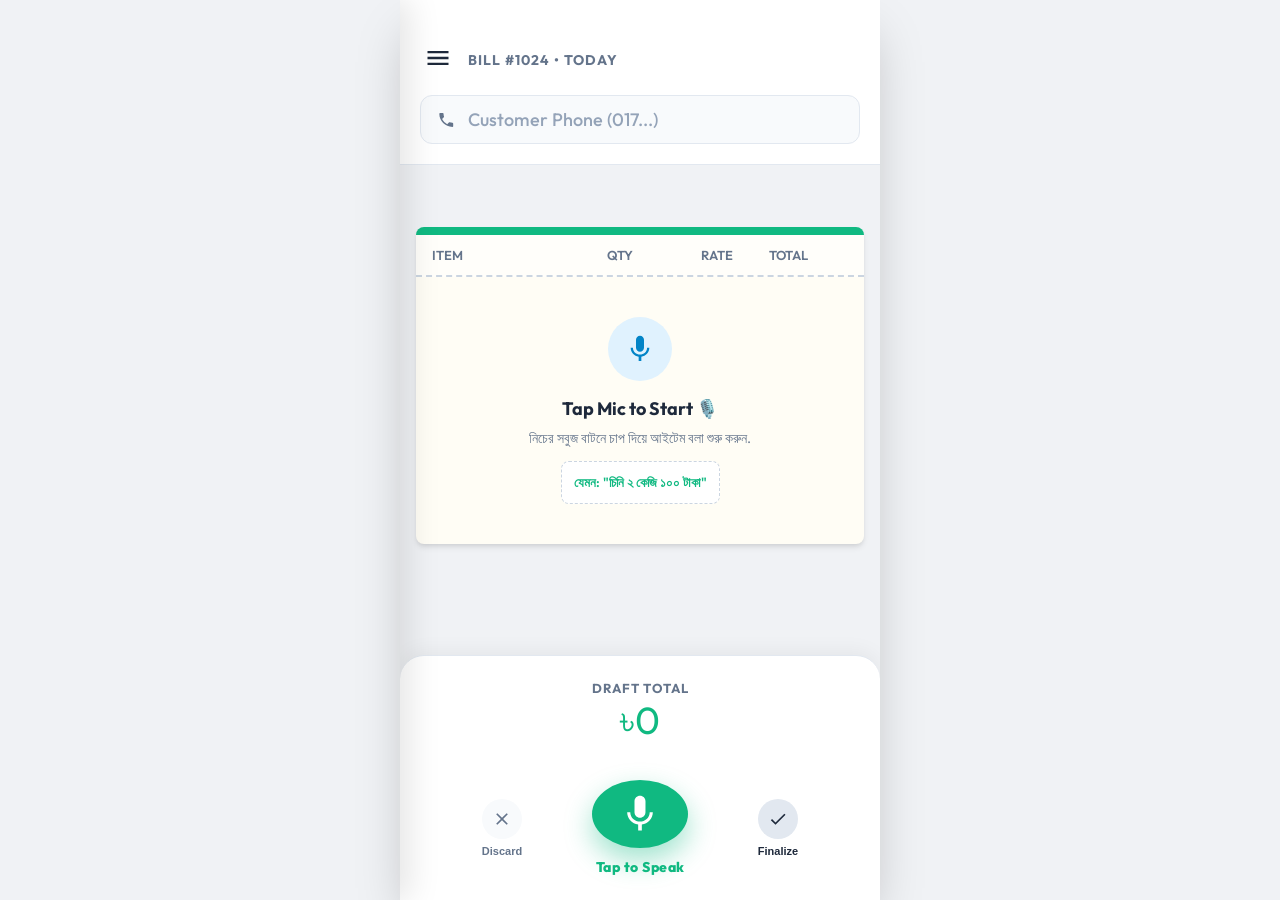
==== commit e4cf0196: "update ui" ====
--- a/index.html
+++ b/index.html
@@ -60,7 +60,7 @@
               <svg style="width: 32px; height: 32px; fill: currentColor;" xmlns="http://www.w3.org/2000/svg" viewBox="0 0 24 24"><path d="M12 14c1.66 0 2.99-1.34 2.99-3L15 5c0-1.66-1.34-3-3-3S9 3.34 9 5v6c0 1.66 1.34 3 3 3zm5.3-3c0 3-2.54 5.1-5.3 5.1S6.7 14 6.7 11H5c0 3.41 2.72 6.23 6 6.72V21h2v-3.28c3.28-.48 6-3.3 6-6.72h-1.7z"/></svg>
             </div>
             <h3 style="color: var(--text-main); font-size: 18px; margin-bottom: 8px;">Tap Mic to Start 🎙️</h3>
-            <p style="font-size: 14px; line-height: 1.5; margin-bottom: 12px;">নিচের সবুজ বাটনে চাপ দিয়ে আইটেম বলা শুরু করুন।</p>
+            <p style="font-size: 14px; line-height: 1.5; margin-bottom: 12px;">নিচের সবুজ বাটনে চাপ দিয়ে আইটেম বলা শুরু করুন.</p>
             <div style="background: white; border: 1px dashed #cbd5e1; padding: 12px; border-radius: 8px; font-size: 13px; font-weight: 600; color: var(--primary);">
                যেমন: "চিনি ২ কেজি ১০০ টাকা"
             </div>
